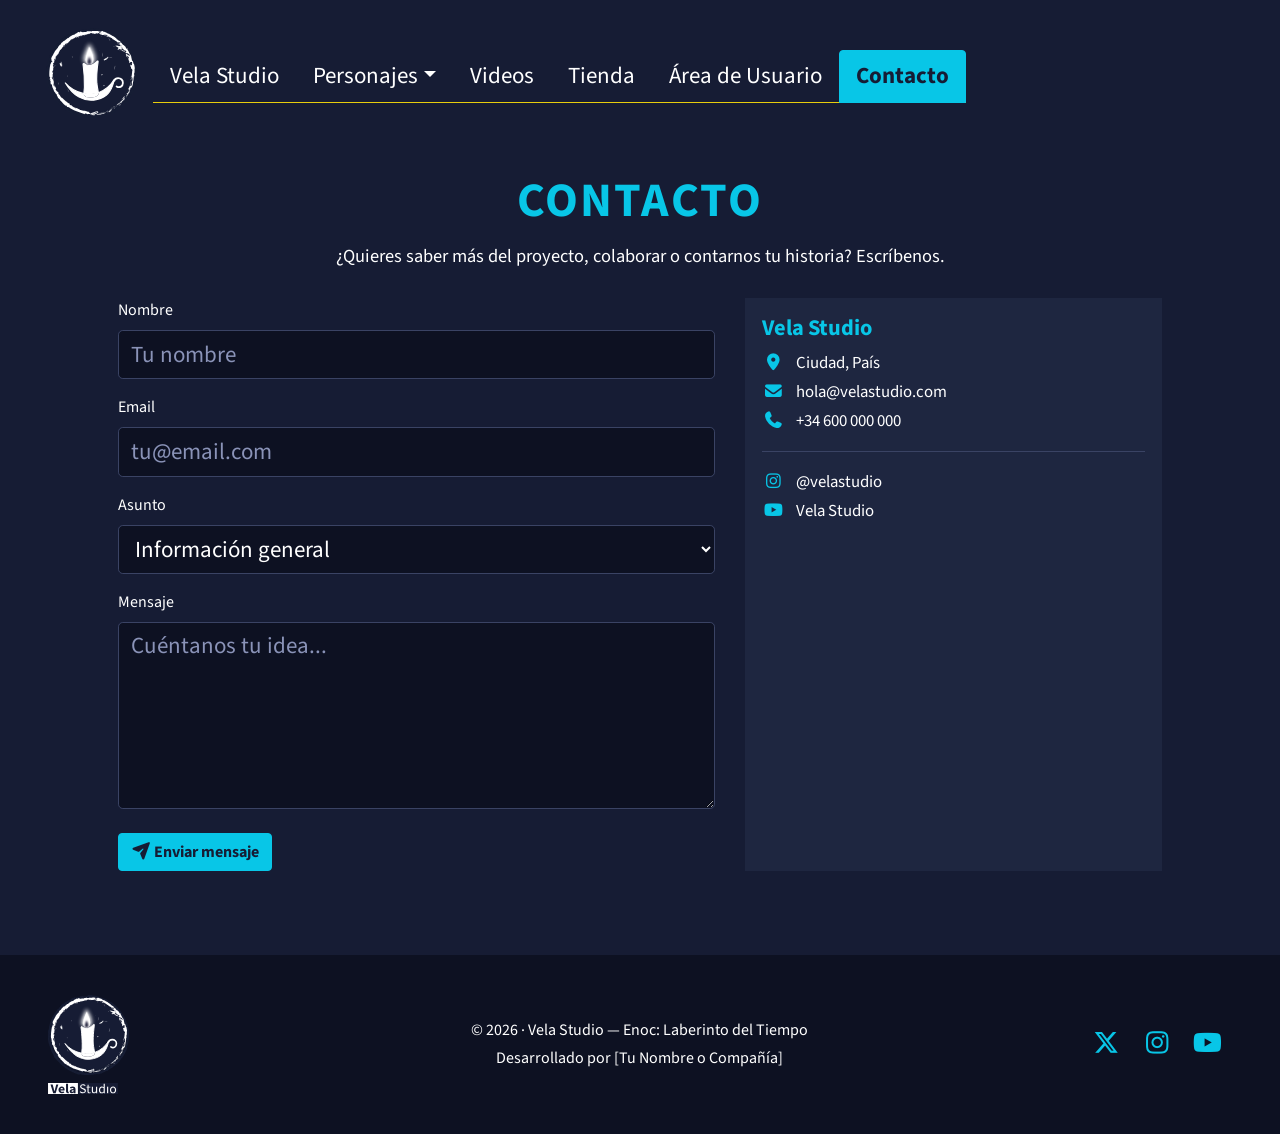
==== page/contacto.html @ 5da1381b "Proyecto Vela Studio - Enoc: Laberinto del Tiempo (HTML/CSS + CodeIgniter)" ====
<!DOCTYPE html>
<html lang="es">
<head>
    <meta charset="UTF-8">
    <meta name="viewport" content="width=device-width, initial-scale=1.0">
    <title>Vela Studio · Contacto</title>
    <link rel="stylesheet" href="../assets/bootstrap/css/bootstrap.css">
    <link rel="stylesheet" href="../assets/bootstrap/css/styles.css">
    <link rel="stylesheet" href="../assets/fontawesome-free-7.3.1-web/css/all.min.css">
</head>

<body>

    <!-- CABECERA -->
    <header class="cabecera">
        <nav class="navbar navbar-expand-lg navbar-dark">
            <div class="image-container logo-hover logo-principal">
                <div class="logo-mecha">
                    <img class="img-fluid d-block" src="../img/logo_s_f.svg" alt="Vela Studio">
                    <div class="faro" aria-hidden="true"><span class="destello"></span></div>
                </div>
            </div>

            <button class="navbar-toggler" type="button" data-toggle="collapse" data-target="#menuPrincipal" aria-controls="menuPrincipal" aria-expanded="false" aria-label="Mostrar u ocultar la navegación">
                <span class="navbar-toggler-icon"></span>
            </button>

            <div class="collapse navbar-collapse" id="menuPrincipal">
                <ul class="nav nav-tabs">
                    <li class="nav-item">
                        <a class="nav-link" href="index.html">Vela Studio</a>
                    </li>
                    <li class="nav-item dropdown">
                        <a class="nav-link dropdown-toggle" href="Personajes.html" role="button" data-toggle="dropdown" aria-haspopup="true" aria-expanded="false">Personajes</a>
                        <div class="dropdown-menu">
                            <a class="dropdown-item" href="Personajes.html#enoc">Enoc</a>
                            <a class="dropdown-item" href="Personajes.html#mistico">Místico</a>
                            <a class="dropdown-item" href="Personajes.html#aviador">Aviador</a>
                            <a class="dropdown-item" href="Personajes.html#griego">Griego</a>
                            <a class="dropdown-item" href="Personajes.html#vikingo">Vikingo</a>
                        </div>
                    </li>
                    <li class="nav-item">
                        <a class="nav-link" href="videos.html">Videos</a>
                    </li>
                    <li class="nav-item">
                        <a class="nav-link" href="tienda.html">Tienda</a>
                    </li>
                    <li class="nav-item">
                        <a class="nav-link" href="usuario.html">Área de Usuario</a>
                    </li>
                    <li class="nav-item">
                        <a class="nav-link activo" href="contacto.html">Contacto <span class="sr-only">(página actual)</span></a>
                    </li>
                </ul>
            </div>
        </nav>
    </header>

    <!-- CUERPO -->
    <main>
        <section class="seccion-hero">
            <h1 class="titulo-principal">Contacto</h1>
            <p class="slogan">¿Quieres saber más del proyecto, colaborar o contarnos tu historia? Escríbenos.</p>
        </section>

        <section class="container px-5 mt-4">
            <div class="row">

                <!-- FORMULARIO -->
                <div class="col-12 col-md-7 mb-4">
                    <!-- NOTA: el envío es solo visual; cuando el proyecto avance se puede
                         conectar a un servicio (Formspree, backend, etc.) con action y method. -->
                    <form>
                        <div class="form-group">
                            <label for="nombre">Nombre</label>
                            <input type="text" class="form-control" id="nombre" name="nombre" placeholder="Tu nombre" required>
                        </div>

                        <div class="form-group">
                            <label for="email">Email</label>
                            <input type="email" class="form-control" id="email" name="email" placeholder="tu@email.com" required>
                        </div>

                        <div class="form-group">
                            <label for="asunto">Asunto</label>
                            <select class="form-control" id="asunto" name="asunto">
                                <option>Información general</option>
                                <option>Colaboraciones</option>
                                <option>Prensa</option>
                                <option>Otro</option>
                            </select>
                        </div>

                        <div class="form-group">
                            <label for="mensaje">Mensaje</label>
                            <textarea class="form-control" id="mensaje" name="mensaje" rows="5" placeholder="Cuéntanos tu idea..." required></textarea>
                        </div>

                        <button type="submit" class="btn btn-principal mt-2">
                            <i class="fa-solid fa-paper-plane" aria-hidden="true"></i>
                            Enviar mensaje
                        </button>
                    </form>
                </div>

                <!-- DATOS DE CONTACTO -->
                <div class="col-12 col-md-5 mb-4">
                    <div class="tarjeta">
                        <div class="cuerpo-tarjeta">
                            <h3>Vela Studio</h3>
                            <p class="dato-contacto">
                                <i class="fa-solid fa-location-dot" aria-hidden="true"></i>Ciudad, País
                            </p>
                            <p class="dato-contacto">
                                <i class="fa-solid fa-envelope" aria-hidden="true"></i>hola@velastudio.com
                            </p>
                            <p class="dato-contacto">
                                <i class="fa-solid fa-phone" aria-hidden="true"></i>+34 600 000 000
                            </p>
                            <hr style="border-color: #3a4364;">
                            <p class="dato-contacto">
                                <i class="fa-brands fa-instagram" aria-hidden="true"></i>@velastudio
                            </p>
                            <p class="dato-contacto">
                                <i class="fa-brands fa-youtube" aria-hidden="true"></i>Vela Studio
                            </p>
                        </div>
                    </div>
                </div>

            </div>
        </section>
    </main>

    <!-- PIE DE PÁGINA -->
    <footer class="pie">
        <div class="container-fluid px-5">
            <div class="row align-items-center">

                <div class="col-12 col-md-4">
                    <img class="logo-pie" src="../img/logo_s_f.svg" alt="Vela Studio">
                    <img class="isotipo-pie" src="../img/isotipo.svg" alt="Isotipo de Vela Studio">
                </div>

                <div class="col-12 col-md-4 text-center">
                    <p class="mb-1">© 2026 · Vela Studio — Enoc: Laberinto del Tiempo</p>
                    <p class="mb-0">Desarrollado por [Tu Nombre o Compañía]</p>
                </div>

                <div class="col-12 col-md-4 redes text-center text-md-right">
                    <a href="#" aria-label="Twitter / X"><i class="fa-brands fa-x-twitter"></i></a>
                    <a href="#" aria-label="Instagram"><i class="fa-brands fa-instagram"></i></a>
                    <a href="#" aria-label="YouTube"><i class="fa-brands fa-youtube"></i></a>
                </div>

            </div>
        </div>
    </footer>

    <script src="../assets/bootstrap/js/jquery.slim.min.js"></script>
    <script src="../assets/bootstrap/js/popper.min.js"></script>
    <script src="../assets/bootstrap/js/bootstrap.min.js"></script>
</body>
</html>
---- assets/bootstrap/css/styles.css ----
@font-face {
    font-family: 'Source Sans 3';
    src: url('../../font/SourceSans3-Variable.ttf') format('truetype');
    font-style: normal;
    font-weight: 200 900;
    font-display: swap;
}

/* ==========================================================================
   ESTILOS GENERALES
   ========================================================================== */

body {
    background-color: #161c34;
    color: #ffffff;
    font-family: 'Source Sans 3', sans-serif;
}

a {
    color: #08c6e7;
}

a:hover,
a:focus-visible {
    color: #ffffff;
}

/* Anclas por personaje: evita que la cabecera tape el destino del enlace */
[id] {
    scroll-margin-top: 100px;
}

/* ==========================================================================
   NAVEGACIÓN
   ========================================================================== */

.nav-tabs .nav-link {
    color: #ffffff;
    font-family: 'Source Sans 3', sans-serif;
    font-size: 23px;
    font-weight: 400;
    border: 1px solid transparent;
    transition: background-color 0.3s ease, border-color 0.3s ease, color 0.3s ease;
}

.nav-tabs .nav-link:hover,
.nav-tabs .nav-link:focus-visible {
    color: #161c34;
    background-color: #08c6e7;
    border-color: #08c6e7;
    font-weight: 700;
}

.nav-tabs .nav-link.activo {
    color: #161c34;
    background-color: #08c6e7;
    border-color: #08c6e7;
    font-weight: 700;
}

.btn-buscar {
    color: #ffffff;
    font-family: 'Source Sans 3', sans-serif;
    font-size: 23px;
    font-weight: 400;
    border: 0;
    background-color: transparent;
    transition: color 0.3s ease;
}

.btn-buscar:hover,
.btn-buscar:focus-visible {
    color: #08c6e7;
    height: 30px;
    border-color: transparent;
    background-color: transparent;
}

.form-inline .btn-outline-warning:hover,
.form-inline .btn-outline-warning:focus-visible {
    color: #161c34;
    background-color: #08c6e7;
    border-color: #08c6e7;
}

/* Menú desplegable de personajes */
.dropdown-menu {
    background-color: #161c34;
    border: 1px solid #08c6e7;
}

.dropdown-item {
    color: #ffffff;
    font-size: 20px;
    transition: background-color 0.3s ease, color 0.3s ease;
}

.dropdown-item:hover,
.dropdown-item:focus-visible {
    color: #161c34;
    background-color: #08c6e7;
}

/* ==========================================================================
   LOGOTIPO CON EFECTO HOVER
   ========================================================================== */

/* Zoom del logotipo al pasar el ratón (solo escala, sin cambio de imagen) */
.logo-hover {
    transition: transform 0.2s ease;
}

.logo-hover:hover {
    transform: scale(1.2);
}

.image-container {
    position: relative;
    display: inline-block;
}

.image-container img {
    max-height: 120px;
}

.logo-principal {
    max-width: 220px;
    margin-right: 1rem;
}

.logo-principal img {
    height: 90px;
    width: auto;
}

/* ==========================================================================
   PORTADA (index.html)
   ========================================================================== */

.cabecera {
    padding: 20px 30px 0;
}

.seccion-hero {
    margin-top: 40px;
    padding: 0 15px;
    text-align: center;
}

.titulo-principal {
    color: #08c6e7;
    font-size: 3rem;
    font-weight: 700;
    letter-spacing: 2px;
    text-transform: uppercase;
}

.titulo-seccion {
    margin-top: 24px;
    font-size: 2rem;
    font-weight: 700;
}

.slogan {
    max-width: 640px;
    margin: 0 auto;
    font-size: 1.15rem;
    line-height: 1.9;
}

.personaje-home {
    height: 360px;
    width: auto;
}

.presentacion-enoc {
    margin-top: 20px;
    padding: 0 15%;
}

.pie-foto {
    margin-top: 8px;
    font-size: 0.9rem;
    opacity: 0.7;
}

.texto-cuerpo {
    color: #ffffff;
    font-size: 1rem;
    line-height: 1.9;
}

.btn-principal {
    color: #161c34;
    background-color: #08c6e7;
    border-color: #08c6e7;
    font-weight: 700;
    transition: background-color 0.3s ease, border-color 0.3s ease;
}

.btn-principal:hover,
.btn-principal:focus-visible {
    color: #161c34;
    background-color: #ffffff;
    border-color: #ffffff;
}

/* Imagen destacada con efecto de cambio al pasar el ratón */
.feature-image-container {
    position: relative;
    display: block;
    width: min(80vh, 100%);
    max-width: 100%;
    aspect-ratio: 1;
    height: auto;
    margin: 0 auto;
    padding: 0;
    border: 0;
    background: transparent;
    color: inherit;
    overflow: hidden;
}

.feature-image-container img {
    position: absolute;
    inset: 0;
    display: block;
    width: 100%;
    height: 100%;
    object-fit: cover;
}

.feature-image-container .feature-image-hover {
    opacity: 0;
    transition: opacity 0.3s ease;
}

.feature-image-container:hover .feature-image-hover {
    opacity: 1;
}

/* ==========================================================================
   TARJETAS (Personajes y Videos)
   ========================================================================== */

.tarjeta {
    display: block;
    height: 100%;
    color: #ffffff;
    background-color: #1e2640;
    border: 1px solid transparent;
    transition: border-color 0.3s ease, transform 0.2s ease;
}

.tarjeta:hover,
.tarjeta:focus {
    color: #ffffff;
    text-decoration: none;
    border-color: #08c6e7;
    transform: translateY(-4px);
}

.tarjeta .imagen-tarjeta {
    display: block;
    width: 100%;
    height: 270px;
    object-fit: cover;
    object-position: center top;
}

.tarjeta .cuerpo-tarjeta {
    padding: 16px;
}

.tarjeta h3 {
    margin-bottom: 8px;
    color: #08c6e7;
    font-size: 1.4rem;
    font-weight: 700;
}

.tarjeta p {
    margin-bottom: 0;
    line-height: 1.7;
}

.duracion {
    color: #161c34;
    background-color: #08c6e7;
    font-weight: 700;
    padding: 2px 10px;
    border-radius: 4px;
}

.icono-play {
    position: absolute;
    top: 50%;
    left: 50%;
    color: #ffffff;
    font-size: 3rem;
    transform: translate(-50%, -50%);
    text-shadow: 0 0 12px rgba(8, 198, 231, 0.9);
    transition: transform 0.2s ease;
}

.tarjeta:hover .icono-play {
    transform: translate(-50%, -50%) scale(1.2);
}

/* ==========================================================================
   CONTACTO
   ========================================================================== */

.form-control {
    color: #ffffff;
    background-color: #0d1122;
    border: 1px solid #3a4364;
}

.form-control:focus {
    color: #ffffff;
    background-color: #0d1122;
    border-color: #08c6e7;
    box-shadow: 0 0 0 0.2rem rgba(8, 198, 231, 0.25);
}

.form-control::placeholder {
    color: #8a93b8;
}

.dato-contacto {
    font-size: 1.05rem;
    line-height: 2;
}

.dato-contacto i {
    width: 1.5rem;
    margin-right: 10px;
    color: #08c6e7;
}

/* ==========================================================================
   PIE DE PÁGINA
   ========================================================================== */

.pie {
    margin-top: 60px;
    padding: 40px 0;
    background-color: #0d1122;
}

.logo-pie {
    display: block;
    max-width: 220px;
    height: 80px;
    width: auto;
}

.isotipo-pie {
    display: block;
    max-width: 70px;
    margin-top: 8px;
}

.pie .redes a {
    margin: 0 0.5rem;
    font-size: 1.6rem;
}

/* ==========================================================================
   ICONOS HEXAGONALES, LISTAS Y TIENDA
   ========================================================================== */

.numeracion {
    color: #08c6e7;
    font-weight: 700;
    letter-spacing: 2px;
}

.hexa {
    position: relative;
    display: flex;
    align-items: center;
    justify-content: center;
    width: 64px;
    height: 72px;
    margin: 0 auto 12px;
    clip-path: polygon(50% 0%, 100% 25%, 100% 75%, 50% 100%, 0% 75%, 0% 25%);
    background-color: #08c6e7;
}

.hexa::after {
    content: '';
    position: absolute;
    top: 2px;
    right: 2px;
    bottom: 2px;
    left: 2px;
    clip-path: polygon(50% 0%, 100% 25%, 100% 75%, 50% 100%, 0% 75%, 0% 25%);
    background-color: #1e2640;
}

.hexa i {
    position: relative;
    z-index: 1;
    color: #08c6e7;
    font-size: 1.6rem;
}

.lista-enlaces {
    list-style: none;
    margin: 0;
    padding: 0;
    font-size: 0.95rem;
    line-height: 2;
    text-align: left;
}

.lista-enlaces i {
    width: 1.4rem;
    margin-right: 6px;
    color: #08c6e7;
}

.lista-enlaces a {
    color: #ffffff;
}

.lista-enlaces a:hover,
.lista-enlaces a:focus-visible {
    color: #08c6e7;
}

.precio {
    color: #08c6e7;
    font-size: 1.2rem;
    font-weight: 700;
}

.producto-nombre {
    font-size: 1.1rem !important;
}

/* ==========================================================================
   LOGO DE LA CABECERA CON FOCO DE FARO (la llama alumbra como un faro)
   ========================================================================== */

.logo-mecha {
    position: relative;
    display: inline-block;
}

/* El foco: círculo de luz corto centrado en la llama (x 48%, y 27% del logo),
   con UN haz que barre de izquierda a derecha.
   Oculto por defecto: solo se enciende al pasar el ratón por el logo */
.logo-mecha .faro {
    position: absolute;
    left: 48%;
    top: 27%;
    width: 180px;
    height: 180px;
    margin: -90px 0 0 -90px;
    border-radius: 50%;
    background: conic-gradient(from -14deg at 50% 50%,
        rgba(255, 246, 214, 0) 0deg,
        rgba(255, 246, 214, 0.5) 14deg,
        rgba(255, 214, 130, 0) 28deg,
        rgba(255, 214, 130, 0) 360deg);
    filter: blur(2px);
    opacity: 0;
    transition: opacity 0.3s ease;
    animation: faro-barrido 3.5s ease-in-out infinite alternate;
    pointer-events: none;
}

/* La llama: destello cálido que late como la luz del faro
   (va dentro de .faro: centrado en el círculo, que a su vez está anclado en la llama) */
.logo-mecha .destello {
    position: absolute;
    left: 50%;
    top: 50%;
    width: 16px;
    height: 16px;
    margin: -8px 0 0 -8px;
    border-radius: 50%;
    background: radial-gradient(circle, #fff8e0 0%, #ffd24a 45%, rgba(255, 180, 60, 0) 72%);
    opacity: 0;
    transition: opacity 0.3s ease;
    animation: faro-latempe 1.5s ease-in-out infinite alternate;
    pointer-events: none;
}

/* Al pasar el ratón por el logo: se enciende el faro */
.image-container.logo-hover:hover .faro,
.image-container.logo-hover:hover .destello {
    opacity: 1;
}

/* Barrido del haz: de -55 grados (izquierda) a +55 grados (derecha) y de vuelta */
@keyframes faro-barrido {
    from { transform: rotate(-55deg); }
    to   { transform: rotate(55deg); }
}

/* Latido de la llama (solo escala; la opacidad la controla el hover) */
@keyframes faro-latempe {
    from { transform: scale(1); }
    to   { transform: scale(1.3); }
}
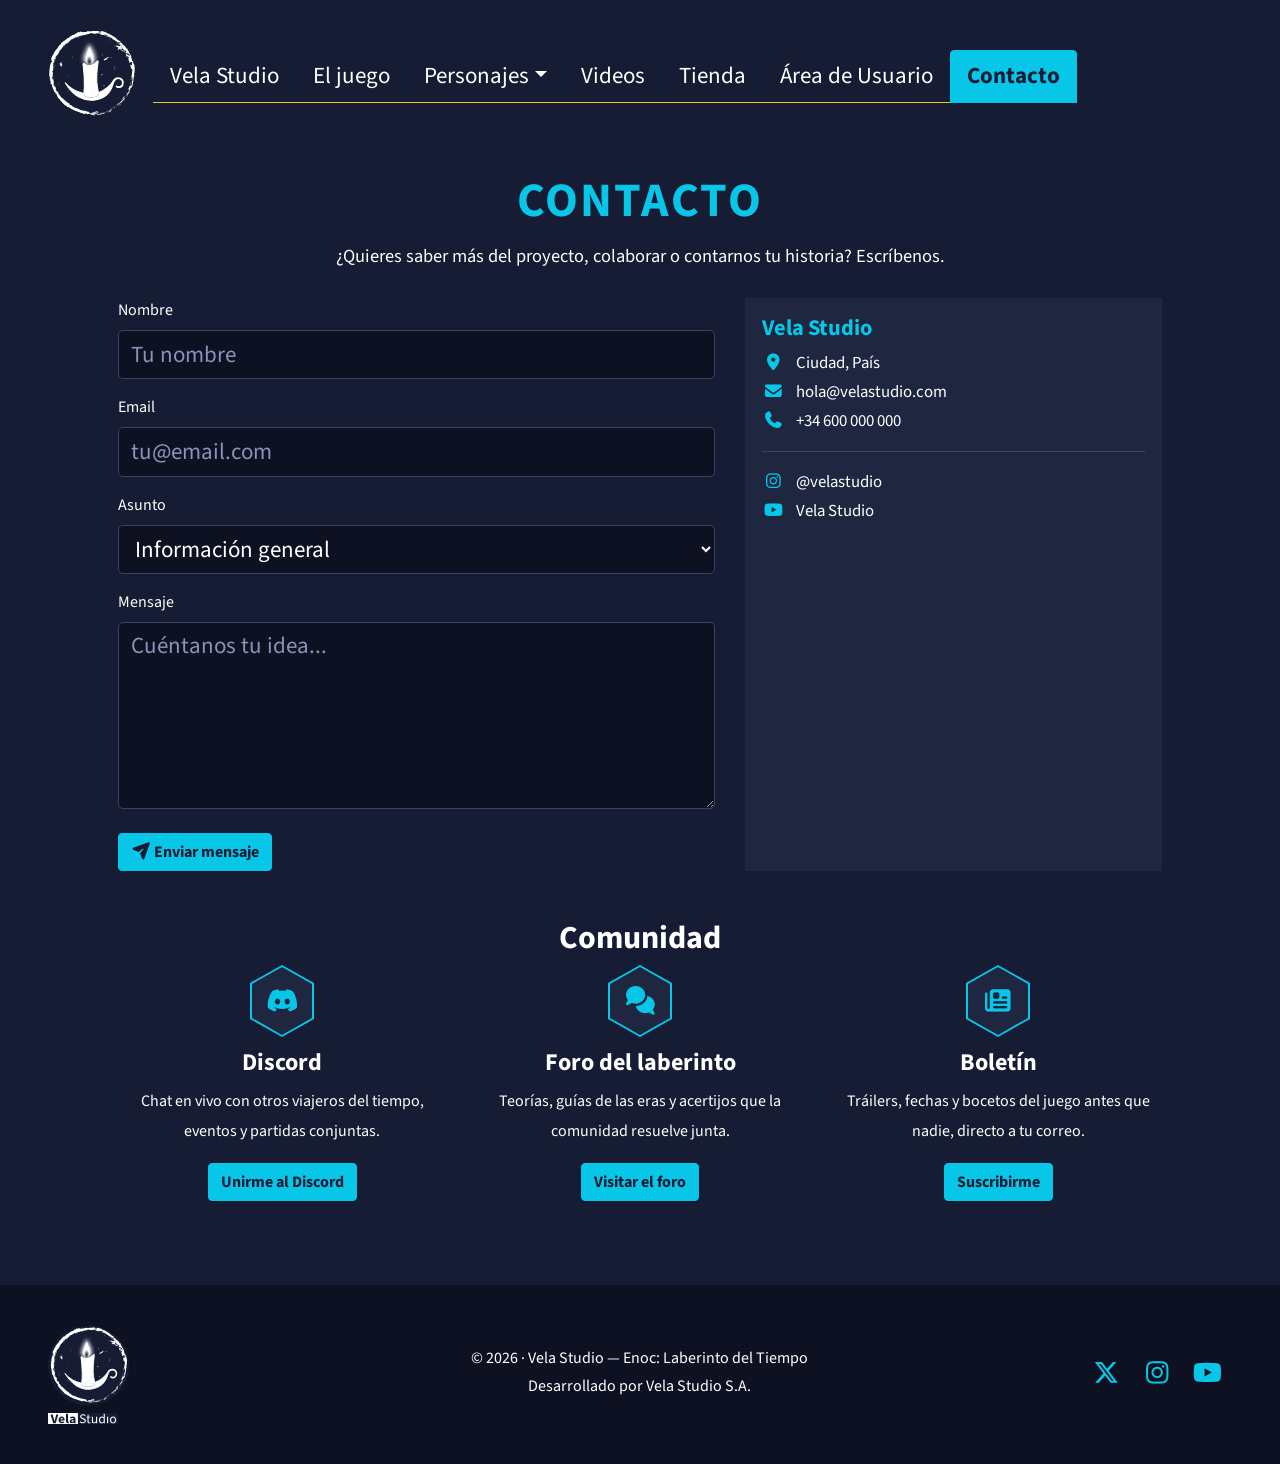
==== commit d5881e74: "Requisitos del proyecto final: tarjeta del juego, pagina El juego, comunidad, registro y recuperacio" ====
--- a/page/contacto.html
+++ b/page/contacto.html
@@ -28,7 +28,10 @@
             <div class="collapse navbar-collapse" id="menuPrincipal">
                 <ul class="nav nav-tabs">
                     <li class="nav-item">
-                        <a class="nav-link" href="index.html">Vela Studio</a>
+                        <a class="nav-link" href="index.html">Vela Studio <span class="sr-only">(página actual)</span></a>
+                    </li>
+                    <li class="nav-item">
+                        <a class="nav-link" href="juego.html">El juego</a>
                     </li>
                     <li class="nav-item dropdown">
                         <a class="nav-link dropdown-toggle" href="Personajes.html" role="button" data-toggle="dropdown" aria-haspopup="true" aria-expanded="false">Personajes</a>
@@ -50,7 +53,7 @@
                         <a class="nav-link" href="usuario.html">Área de Usuario</a>
                     </li>
                     <li class="nav-item">
-                        <a class="nav-link activo" href="contacto.html">Contacto <span class="sr-only">(página actual)</span></a>
+                        <a class="nav-link activo" href="contacto.html">Contacto</a>
                     </li>
                 </ul>
             </div>
@@ -69,8 +72,8 @@
 
                 <!-- FORMULARIO -->
                 <div class="col-12 col-md-7 mb-4">
-                    <!-- NOTA: el envío es solo visual; cuando el proyecto avance se puede
-                         conectar a un servicio (Formspree, backend, etc.) con action y method. -->
+                    <!-- El envío es visual; cuando el proyecto avance se puede procesar
+                         con CodeIgniter (form_validation, CSRF, etc.). -->
                     <form>
                         <div class="form-group">
                             <label for="nombre">Nombre</label>
@@ -131,6 +134,35 @@
 
             </div>
         </section>
+
+        <!-- COMUNIDAD -->
+        <section class="container px-5 mt-4">
+            <h2 class="titulo-seccion text-center">Comunidad</h2>
+            <div class="row text-center">
+
+                <div class="col-12 col-md-4 mb-4">
+                    <div class="hexa"><i class="fa-brands fa-discord" aria-hidden="true"></i></div>
+                    <h3 class="titulo-seccion" style="margin-top: 10px; font-size: 1.5rem;">Discord</h3>
+                    <p class="texto-cuerpo">Chat en vivo con otros viajeros del tiempo, eventos y partidas conjuntas.</p>
+                    <a class="btn btn-principal" href="#">Unirme al Discord</a>
+                </div>
+
+                <div class="col-12 col-md-4 mb-4">
+                    <div class="hexa"><i class="fa-solid fa-comments" aria-hidden="true"></i></div>
+                    <h3 class="titulo-seccion" style="margin-top: 10px; font-size: 1.5rem;">Foro del laberinto</h3>
+                    <p class="texto-cuerpo">Teorías, guías de las eras y acertijos que la comunidad resuelve junta.</p>
+                    <a class="btn btn-principal" href="#">Visitar el foro</a>
+                </div>
+
+                <div class="col-12 col-md-4 mb-4">
+                    <div class="hexa"><i class="fa-solid fa-newspaper" aria-hidden="true"></i></div>
+                    <h3 class="titulo-seccion" style="margin-top: 10px; font-size: 1.5rem;">Boletín</h3>
+                    <p class="texto-cuerpo">Tráilers, fechas y bocetos del juego antes que nadie, directo a tu correo.</p>
+                    <a class="btn btn-principal" href="#">Suscribirme</a>
+                </div>
+
+            </div>
+        </section>
     </main>
 
     <!-- PIE DE PÁGINA -->
@@ -145,7 +177,7 @@
 
                 <div class="col-12 col-md-4 text-center">
                     <p class="mb-1">© 2026 · Vela Studio — Enoc: Laberinto del Tiempo</p>
-                    <p class="mb-0">Desarrollado por [Tu Nombre o Compañía]</p>
+                    <p class="mb-1">Desarrollado por Vela Studio S.A.</p>
                 </div>
 
                 <div class="col-12 col-md-4 redes text-center text-md-right">
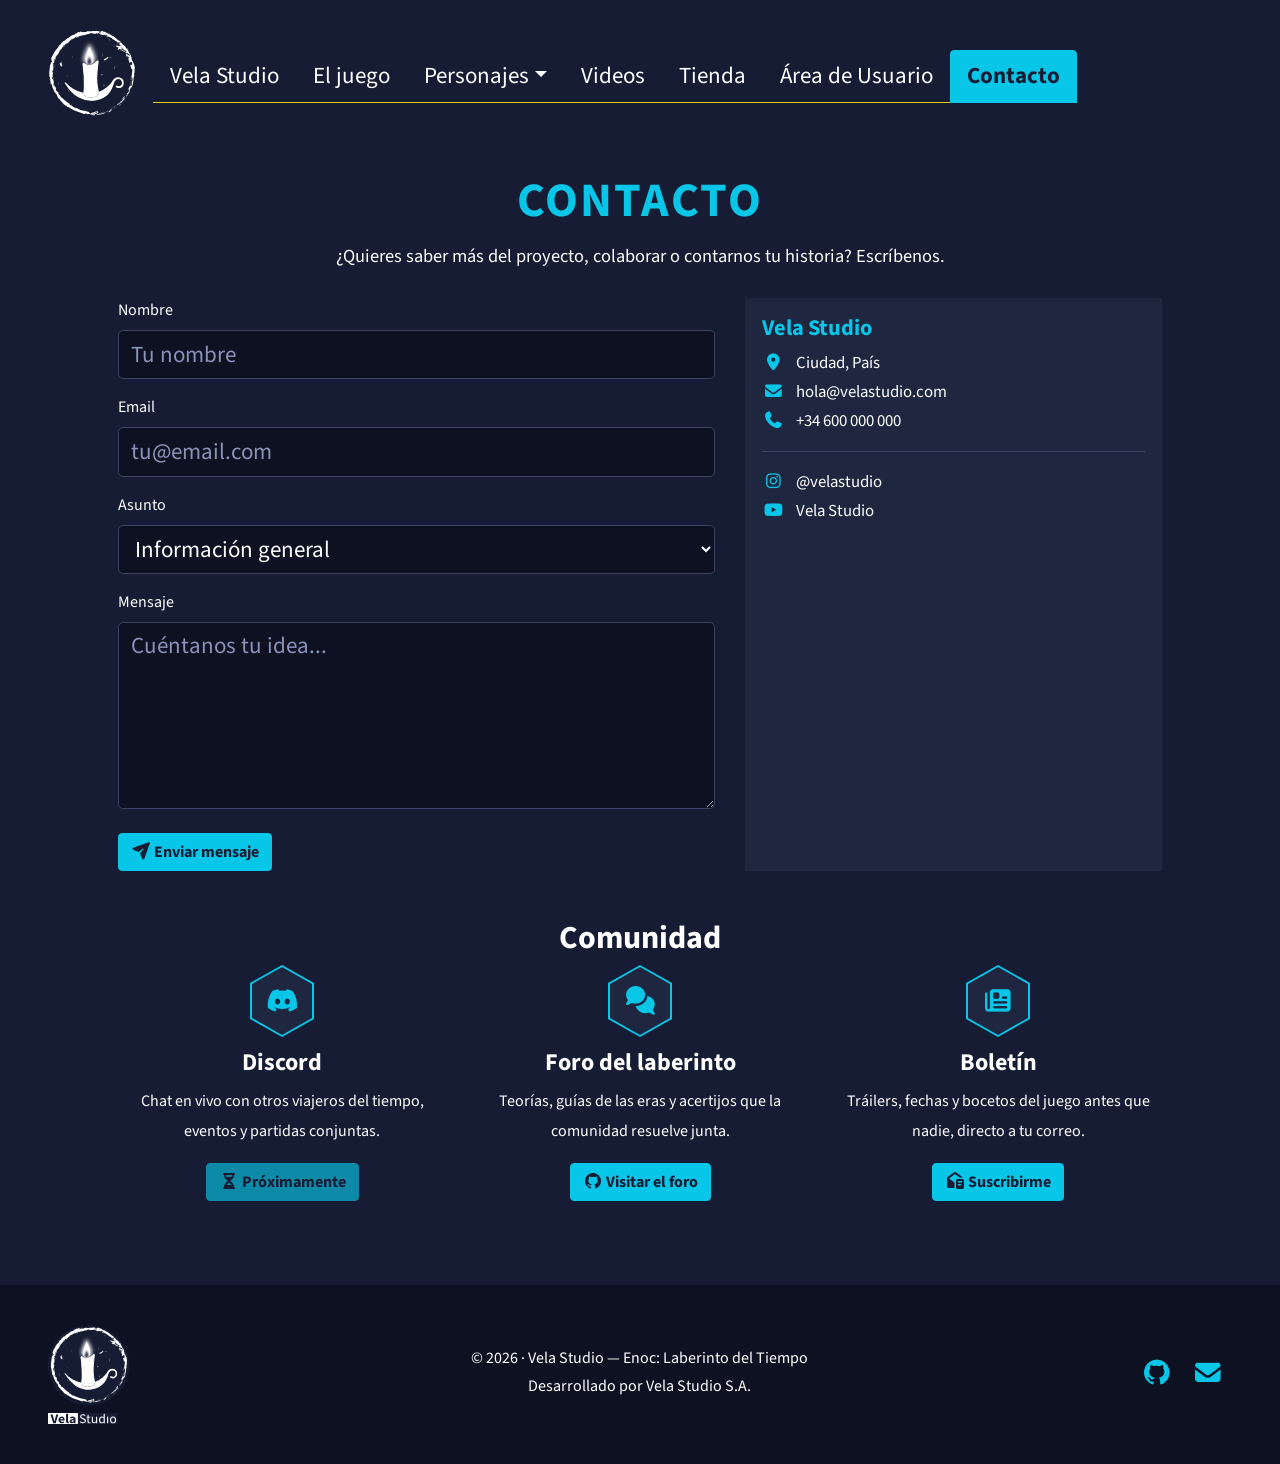
==== commit cc6a6053: "Comunidad con enlaces reales: foro en GitHub Discussions y footer social funcional" ====
--- a/page/contacto.html
+++ b/page/contacto.html
@@ -74,7 +74,7 @@
                 <div class="col-12 col-md-7 mb-4">
                     <!-- El envío es visual; cuando el proyecto avance se puede procesar
                          con CodeIgniter (form_validation, CSRF, etc.). -->
-                    <form>
+                    <form id="formulario">
                         <div class="form-group">
                             <label for="nombre">Nombre</label>
                             <input type="text" class="form-control" id="nombre" name="nombre" placeholder="Tu nombre" required>
@@ -144,21 +144,21 @@
                     <div class="hexa"><i class="fa-brands fa-discord" aria-hidden="true"></i></div>
                     <h3 class="titulo-seccion" style="margin-top: 10px; font-size: 1.5rem;">Discord</h3>
                     <p class="texto-cuerpo">Chat en vivo con otros viajeros del tiempo, eventos y partidas conjuntas.</p>
-                    <a class="btn btn-principal" href="#">Unirme al Discord</a>
+                    <button class="btn btn-principal" disabled aria-disabled="true"><i class="fa-solid fa-hourglass-half" aria-hidden="true"></i> Próximamente</button>
                 </div>
 
                 <div class="col-12 col-md-4 mb-4">
                     <div class="hexa"><i class="fa-solid fa-comments" aria-hidden="true"></i></div>
                     <h3 class="titulo-seccion" style="margin-top: 10px; font-size: 1.5rem;">Foro del laberinto</h3>
                     <p class="texto-cuerpo">Teorías, guías de las eras y acertijos que la comunidad resuelve junta.</p>
-                    <a class="btn btn-principal" href="#">Visitar el foro</a>
+                    <a class="btn btn-principal" href="https://github.com/maxi2809/Enoc-Laberinto-del-Tiempo/discussions" target="_blank" rel="noopener"><i class="fa-brands fa-github" aria-hidden="true"></i> Visitar el foro</a>
                 </div>
 
                 <div class="col-12 col-md-4 mb-4">
                     <div class="hexa"><i class="fa-solid fa-newspaper" aria-hidden="true"></i></div>
                     <h3 class="titulo-seccion" style="margin-top: 10px; font-size: 1.5rem;">Boletín</h3>
                     <p class="texto-cuerpo">Tráilers, fechas y bocetos del juego antes que nadie, directo a tu correo.</p>
-                    <a class="btn btn-principal" href="#">Suscribirme</a>
+                    <a class="btn btn-principal" href="#formulario"><i class="fa-solid fa-envelope-open-text" aria-hidden="true"></i> Suscribirme</a>
                 </div>
 
             </div>
@@ -181,9 +181,8 @@
                 </div>
 
                 <div class="col-12 col-md-4 redes text-center text-md-right">
-                    <a href="#" aria-label="Twitter / X"><i class="fa-brands fa-x-twitter"></i></a>
-                    <a href="#" aria-label="Instagram"><i class="fa-brands fa-instagram"></i></a>
-                    <a href="#" aria-label="YouTube"><i class="fa-brands fa-youtube"></i></a>
+                    <a href="https://github.com/maxi2809/Enoc-Laberinto-del-Tiempo" target="_blank" rel="noopener" aria-label="GitHub"><i class="fa-brands fa-github"></i></a>
+                    <a href="mailto:hola@velastudio.com" aria-label="Email"><i class="fa-solid fa-envelope"></i></a>
                 </div>
 
             </div>
--- a/assets/bootstrap/css/styles.css
+++ b/assets/bootstrap/css/styles.css
@@ -182,6 +182,186 @@
     margin-top: 8px;
     font-size: 0.9rem;
     opacity: 0.7;
+}
+
+/* ---- Portada cinematográfica del index ---- */
+
+.portada-hero {
+    position: relative;
+    margin-top: 30px;
+    padding: 100px 20px 80px;
+    text-align: center;
+    overflow: hidden;
+    border-bottom: 1px solid rgba(8, 198, 231, 0.25);
+}
+
+.portada-fondo {
+    position: absolute;
+    top: 0;
+    right: 0;
+    bottom: 0;
+    left: 0;
+    background:
+        linear-gradient(180deg, rgba(22, 28, 52, 0.86) 0%, rgba(22, 28, 52, 0.74) 45%, #161c34 100%),
+        url('../../../img/Portada del juego.png') no-repeat center 28% / cover;
+    animation: portada-zoom 20s ease-in-out infinite alternate;
+}
+
+@keyframes portada-zoom {
+    from { transform: scale(1); }
+    to   { transform: scale(1.08); }
+}
+
+.portada-particulas {
+    position: absolute;
+    top: 0;
+    right: 0;
+    bottom: 0;
+    left: 0;
+    z-index: 0;
+    pointer-events: none;
+}
+
+.portada-particulas span {
+    position: absolute;
+    bottom: -12px;
+    width: 6px;
+    height: 6px;
+    border-radius: 50%;
+    background: #ffd166;
+    box-shadow: 0 0 12px 2px rgba(255, 209, 102, 0.55);
+    opacity: 0;
+    animation: chispa-subir 8s linear infinite;
+}
+
+.portada-particulas span:nth-child(1) { left: 10%; animation-duration: 9s; }
+.portada-particulas span:nth-child(2) { left: 24%; width: 4px; height: 4px; animation-delay: 2s; animation-duration: 7s; }
+.portada-particulas span:nth-child(3) { left: 45%; animation-delay: 4s; animation-duration: 10s; }
+.portada-particulas span:nth-child(4) { left: 63%; width: 5px; height: 5px; animation-delay: 1s; animation-duration: 8s; }
+.portada-particulas span:nth-child(5) { left: 78%; animation-delay: 5.5s; animation-duration: 9s; }
+.portada-particulas span:nth-child(6) { left: 92%; width: 4px; height: 4px; animation-delay: 3s; animation-duration: 7s; }
+
+@keyframes chispa-subir {
+    0%   { transform: translateY(0) translateX(0); opacity: 0; }
+    10%  { opacity: 0.85; }
+    100% { transform: translateY(-560px) translateX(26px); opacity: 0; }
+}
+
+.portada-contenido {
+    position: relative;
+    z-index: 1;
+    max-width: 860px;
+    margin: 0 auto;
+}
+
+.portada-hero .titulo-principal {
+    display: inline-block;
+    margin: 0;
+}
+
+.logo-wordmark {
+    height: 72px;
+    width: auto;
+    filter: drop-shadow(0 6px 18px rgba(0, 0, 0, 0.45));
+}
+
+.portada-intro {
+    max-width: 620px;
+    margin: 22px auto 0;
+    font-size: 1.05rem;
+    line-height: 1.8;
+    opacity: 0.8;
+}
+
+.titulo-portada-juego {
+    margin: 26px 0 12px;
+}
+
+.lettering-enoc {
+    height: 120px;
+    width: auto;
+    filter: drop-shadow(1px 0 0 rgba(51, 43, 54, 1)) drop-shadow(-1px 0 0 rgba(51, 43, 54, 1)) drop-shadow(0 1px 0 rgba(51, 43, 54, 1)) drop-shadow(0 -1px 0 rgba(51, 43, 54, 1)) drop-shadow(3px 4px 6px rgba(51, 43, 54, 0.65));
+}
+
+.lettering-laberinto {
+    display: block;
+    width: min(330px, 76%);
+    height: auto;
+    margin: 2px auto 0;
+}
+
+/* Titulo con lettering en la pagina El juego */
+.titulo-juego-hero {
+    position: relative;
+    margin-top: 30px;
+    padding: 90px 20px 60px;
+    overflow: hidden;
+    border-bottom: 1px solid rgba(8, 198, 231, 0.25);
+}
+
+.titulo-juego-hero::before {
+    content: "";
+    position: absolute;
+    top: 0;
+    right: 0;
+    bottom: 0;
+    left: 0;
+    background:
+        linear-gradient(180deg, rgba(22, 28, 52, 0.88) 0%, rgba(22, 28, 52, 0.78) 50%, #161c34 100%),
+        url('../../../img/Portada del juego.png') no-repeat center 28% / cover;
+}
+
+.titulo-juego-hero > * {
+    position: relative;
+    z-index: 1;
+}
+
+.titulo-juego-hero .titulo-principal {
+    color: inherit;
+    letter-spacing: normal;
+    text-transform: none;
+    margin-bottom: 14px;
+}
+
+.portada-eslogan {
+    max-width: 640px;
+    margin: 0 auto;
+    font-size: 1.2rem;
+    line-height: 1.8;
+    color: #ffffff;
+}
+
+.portada-cta {
+    margin-top: 28px;
+}
+
+@media (max-width: 767.98px) {
+    .portada-hero {
+        padding: 60px 15px 50px;
+    }
+
+    .titulo-portada-juego {
+        margin-top: 18px;
+    }
+
+    .lettering-enoc {
+        height: 84px;
+    }
+
+    .lettering-laberinto {
+        width: 200px;
+    }
+
+    .logo-wordmark {
+        height: 52px;
+    }
+}
+
+@media (prefers-reduced-motion: reduce) {
+    .portada-fondo,
+    .portada-particulas span {
+        animation: none;
+    }
 }
 
 .texto-cuerpo {
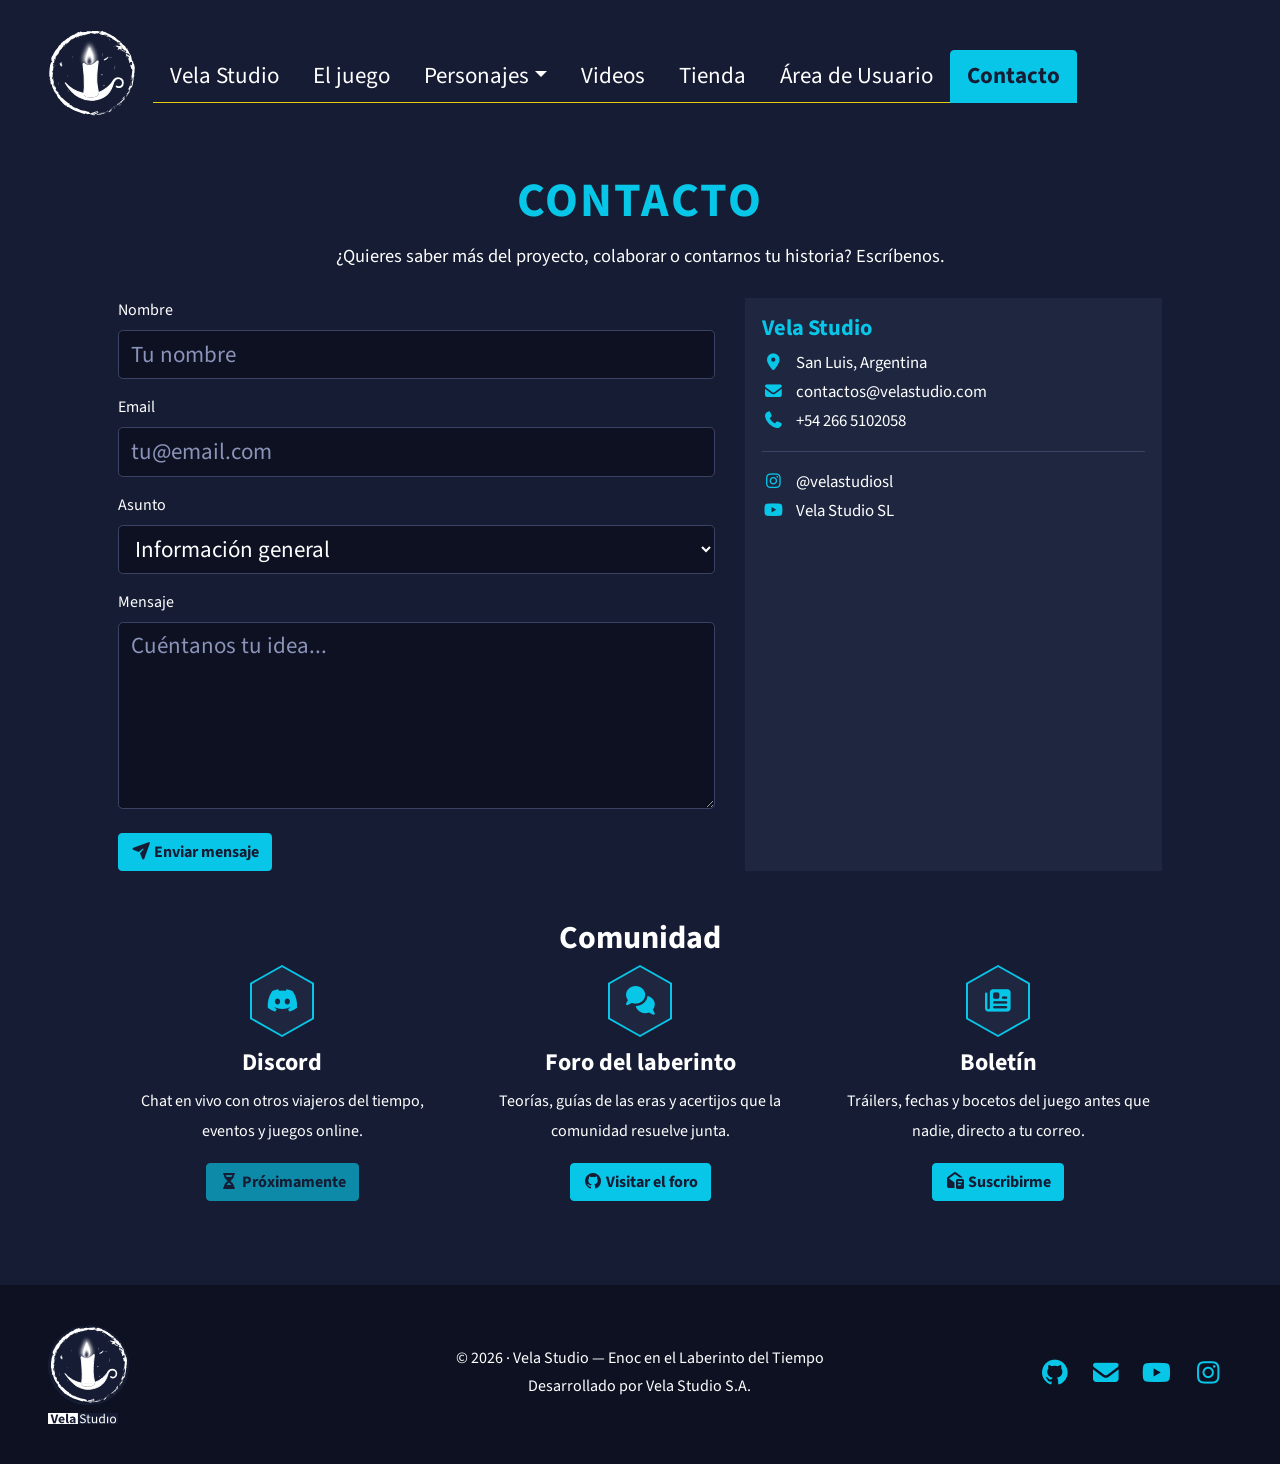
==== commit ea5e5b24: "Rutas corregidas a la nueva estructura de assets: vistas a assets/img, fontawesome a assets/css, CSS" ====
--- a/page/contacto.html
+++ b/page/contacto.html
@@ -6,7 +6,7 @@
     <title>Vela Studio · Contacto</title>
     <link rel="stylesheet" href="../assets/bootstrap/css/bootstrap.css">
     <link rel="stylesheet" href="../assets/bootstrap/css/styles.css">
-    <link rel="stylesheet" href="../assets/fontawesome-free-7.3.1-web/css/all.min.css">
+    <link rel="stylesheet" href="../assets/css/all.min.css">
 </head>
 
 <body>
@@ -16,7 +16,7 @@
         <nav class="navbar navbar-expand-lg navbar-dark">
             <div class="image-container logo-hover logo-principal">
                 <div class="logo-mecha">
-                    <img class="img-fluid d-block" src="../img/logo_s_f.svg" alt="Vela Studio">
+                    <img class="img-fluid d-block" src="../assets/img/logo_s_f.svg" alt="Vela Studio">
                     <div class="faro" aria-hidden="true"><span class="destello"></span></div>
                 </div>
             </div>
@@ -72,32 +72,32 @@
 
                 <!-- FORMULARIO -->
                 <div class="col-12 col-md-7 mb-4">
-                    <!-- El envío es visual; cuando el proyecto avance se puede procesar
-                         con CodeIgniter (form_validation, CSRF, etc.). -->
-                    <form id="formulario">
+                    
+                    
+                    <form id="formulario" method="post" action="contacto.html">
                         <div class="form-group">
                             <label for="nombre">Nombre</label>
-                            <input type="text" class="form-control" id="nombre" name="nombre" placeholder="Tu nombre" required>
+                            <input type="text" class="form-control" id="nombre" name="nombre" placeholder="Tu nombre" value="" maxlength="100" required>
                         </div>
 
                         <div class="form-group">
                             <label for="email">Email</label>
-                            <input type="email" class="form-control" id="email" name="email" placeholder="tu@email.com" required>
+                            <input type="email" class="form-control" id="email" name="email" placeholder="tu@email.com" value="" maxlength="254" required>
                         </div>
 
                         <div class="form-group">
                             <label for="asunto">Asunto</label>
                             <select class="form-control" id="asunto" name="asunto">
-                                <option>Información general</option>
-                                <option>Colaboraciones</option>
-                                <option>Prensa</option>
-                                <option>Otro</option>
+                                <option value="general"  selected="selected">Información general</option>
+                                <option value="colaboraciones" >Colaboraciones</option>
+                                <option value="prensa" >Prensa</option>
+                                <option value="otro" >Otro</option>
                             </select>
                         </div>
 
                         <div class="form-group">
                             <label for="mensaje">Mensaje</label>
-                            <textarea class="form-control" id="mensaje" name="mensaje" rows="5" placeholder="Cuéntanos tu idea..." required></textarea>
+                            <textarea class="form-control" id="mensaje" name="mensaje" rows="5" placeholder="Cuéntanos tu idea..." maxlength="5000" required></textarea>
                         </div>
 
                         <button type="submit" class="btn btn-principal mt-2">
@@ -113,20 +113,20 @@
                         <div class="cuerpo-tarjeta">
                             <h3>Vela Studio</h3>
                             <p class="dato-contacto">
-                                <i class="fa-solid fa-location-dot" aria-hidden="true"></i>Ciudad, País
+                                <i class="fa-solid fa-location-dot" aria-hidden="true"></i>San Luis, Argentina
                             </p>
                             <p class="dato-contacto">
-                                <i class="fa-solid fa-envelope" aria-hidden="true"></i>hola@velastudio.com
+                                <i class="fa-solid fa-envelope" aria-hidden="true"></i>contactos@velastudio.com
                             </p>
                             <p class="dato-contacto">
-                                <i class="fa-solid fa-phone" aria-hidden="true"></i>+34 600 000 000
+                                <i class="fa-solid fa-phone" aria-hidden="true"></i>+54 266 5102058
                             </p>
                             <hr style="border-color: #3a4364;">
                             <p class="dato-contacto">
-                                <i class="fa-brands fa-instagram" aria-hidden="true"></i>@velastudio
+                                <i class="fa-brands fa-instagram" aria-hidden="true"></i>@velastudiosl
                             </p>
                             <p class="dato-contacto">
-                                <i class="fa-brands fa-youtube" aria-hidden="true"></i>Vela Studio
+                                <i class="fa-brands fa-youtube" aria-hidden="true"></i>Vela Studio SL
                             </p>
                         </div>
                     </div>
@@ -143,7 +143,7 @@
                 <div class="col-12 col-md-4 mb-4">
                     <div class="hexa"><i class="fa-brands fa-discord" aria-hidden="true"></i></div>
                     <h3 class="titulo-seccion" style="margin-top: 10px; font-size: 1.5rem;">Discord</h3>
-                    <p class="texto-cuerpo">Chat en vivo con otros viajeros del tiempo, eventos y partidas conjuntas.</p>
+                    <p class="texto-cuerpo">Chat en vivo con otros viajeros del tiempo, eventos y juegos online.</p>
                     <button class="btn btn-principal" disabled aria-disabled="true"><i class="fa-solid fa-hourglass-half" aria-hidden="true"></i> Próximamente</button>
                 </div>
 
@@ -171,20 +171,21 @@
             <div class="row align-items-center">
 
                 <div class="col-12 col-md-4">
-                    <img class="logo-pie" src="../img/logo_s_f.svg" alt="Vela Studio">
-                    <img class="isotipo-pie" src="../img/isotipo.svg" alt="Isotipo de Vela Studio">
+                    <img class="logo-pie" src="../assets/img/logo_s_f.svg" alt="Vela Studio">
+                    <img class="isotipo-pie" src="../assets/img/isotipo.svg" alt="Isotipo de Vela Studio">
                 </div>
 
                 <div class="col-12 col-md-4 text-center">
-                    <p class="mb-1">© 2026 · Vela Studio — Enoc: Laberinto del Tiempo</p>
+                    <p class="mb-1">© 2026 · Vela Studio — Enoc en el Laberinto del Tiempo</p>
                     <p class="mb-1">Desarrollado por Vela Studio S.A.</p>
                 </div>
 
                 <div class="col-12 col-md-4 redes text-center text-md-right">
                     <a href="https://github.com/maxi2809/Enoc-Laberinto-del-Tiempo" target="_blank" rel="noopener" aria-label="GitHub"><i class="fa-brands fa-github"></i></a>
-                    <a href="mailto:hola@velastudio.com" aria-label="Email"><i class="fa-solid fa-envelope"></i></a>
+                    <a href="mailto:contactos@velastudio.com" aria-label="Email"><i class="fa-solid fa-envelope"></i></a>
+                    <a href="https://www.youtube.com/@velastudio" target="_blank" rel="noopener" aria-label="YouTube"><i class="fa-brands fa-youtube"></i></a>
+                    <a href="https://www.instagram.com/velastudio/" target="_blank" rel="noopener" aria-label="Instagram"><i class="fa-brands fa-instagram"></i></a>
                 </div>
-
             </div>
         </div>
     </footer>
--- a/assets/bootstrap/css/styles.css
+++ b/assets/bootstrap/css/styles.css
@@ -169,8 +169,11 @@
 }
 
 .personaje-home {
+    display: block;
     height: 360px;
     width: auto;
+    margin-left: auto;
+    margin-right: auto;
 }
 
 .presentacion-enoc {
@@ -203,7 +206,7 @@
     left: 0;
     background:
         linear-gradient(180deg, rgba(22, 28, 52, 0.86) 0%, rgba(22, 28, 52, 0.74) 45%, #161c34 100%),
-        url('../../../img/Portada del juego.png') no-repeat center 28% / cover;
+        url('../../img/Portada del juego.png') no-repeat center 28% / cover;
     animation: portada-zoom 20s ease-in-out infinite alternate;
 }
 
@@ -308,7 +311,7 @@
     left: 0;
     background:
         linear-gradient(180deg, rgba(22, 28, 52, 0.88) 0%, rgba(22, 28, 52, 0.78) 50%, #161c34 100%),
-        url('../../../img/Portada del juego.png') no-repeat center 28% / cover;
+        url('../../img/Portada del juego.png') no-repeat center 28% / cover;
 }
 
 .titulo-juego-hero > * {
